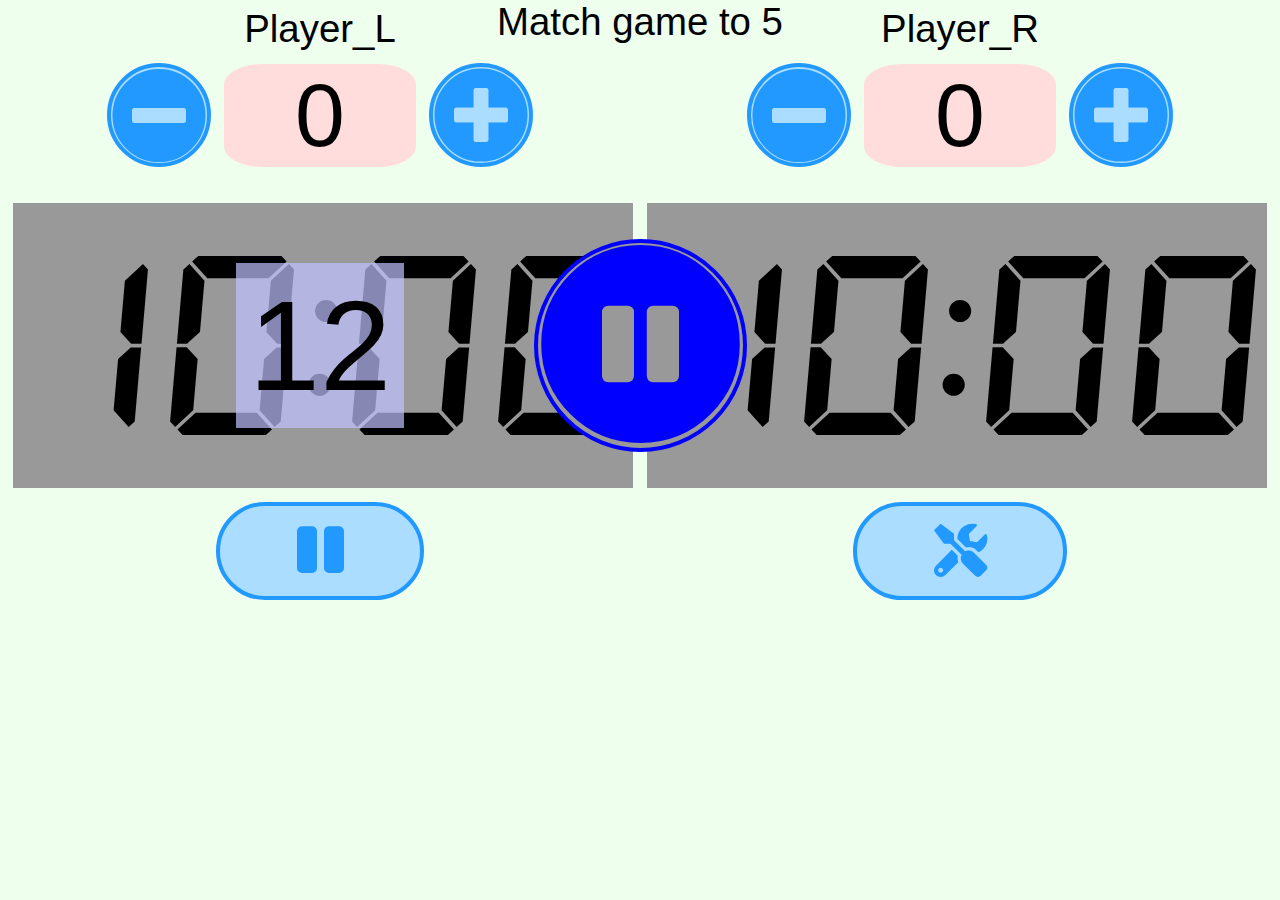
==== index.html @ 129dac0f "fix html tag warning" ====
<!DOCTYPE html>
<html>
<head>
  <meta charset="UTF-8">
  <meta name="apple-mobile-web-app-capable" content="yes">
  <meta name="apple-mobile-web-app-status-bar-style" content="black">
  <meta name="viewport" content="width=device-width,initial-scale=1.0,user-scalable=no">
  <meta name="description" content="Backgammon Clock and Score board App">
  <meta name="author" content="(C)hinacoppy 2018">
  <link rel="stylesheet" href="css/bgclock-fa.css">
  <link rel="stylesheet" href="css/fontawesome.all.min.css">
  <link rel="icon" href="./favicon.ico">
  <link rel="apple-touch-icon" href="./apple-touch-icon.png">
  <title>bgclock</title>
</head>
<body>

<!-- downloaded from https://soundeffect-lab.info/ -->
<audio id="tap1"   src="sounds/decision1.mp3" preload="auto"></audio>
<audio id="tap2"   src="sounds/decision1.mp3" preload="auto"></audio>
<audio id="pause"  src="sounds/decision7.mp3" preload="auto"></audio>
<audio id="buzzer" src="sounds/warning2.mp3"  preload="auto"></audio>

<div id="container" class="container_full">
 <div id="player1" class="infotext">Player_L</div>
 <div id="player2" class="infotext">Player_R</div>

 <div id="gamemode" class="infotext">Match game to 5</div>

 <div id="score1container" class="scorecontainer">
  <div id="score1dn" class="updownbtn btnenable"><i class="fas fa-minus-circle fa-6x"></i></div>
  <div id="score1" class="score">0</div>
  <div id="score1up" class="updownbtn btnenable"><i class="fas fa-plus-circle fa-6x"></i></div>
 </div>

 <div id="score2container" class="scorecontainer">
  <div id="score2dn" class="updownbtn btnenable"><i class="fas fa-minus-circle fa-6x"></i></div>
  <div id="score2" class="score">0</div>
  <div id="score2up" class="updownbtn btnenable"><i class="fas fa-plus-circle fa-6x"></i></div>
 </div>

 <div id="timer1" class="timer teban_pause">10:00</div>
 <div id="timer2" class="timer teban_pause">10:00</div>

 <div id="delay" class="delay">12</div>
 <div id="pauseinfo" class="pauseinfo"><i class="fas fa-pause-circle fa-8x"></i></div>

 <button id="pausebtn" class="oparationbtn btnenable"><i class="fas fa-pause fa-4x"></i></button>
 <button id="settingbtn" class="oparationbtn btnenable"><i class="fas fa-tools fa-4x"></i></button>
</div> <!-- div class="container" -->

<!-- 設定画面 -->
<div id="settingwindow" class="popupwindow">
<div class="popuptitle">### Backgammon Clock and Score board App Settings ###</div>
<table>
<tr><td>App mode:</td><td>
  <span id="appmode" class="segmented">
    <label><input type="radio" name="appmode" value="full" checked><span class="label">Full</span></label>
    <label><input type="radio" name="appmode" value="score"><span class="label">only Score</span></label>
    <label><input type="radio" name="appmode" value="clock"><span class="label">only Clock</span></label>
  </span>
</td></tr>
<tr><td>Player name:</td><td>(L)<input type="text" id="playername1" size="15" value="Player_L">
                       &emsp;(R)<input type="text" id="playername2" size="15" value="Player_R"></td></tr>
<tr><td>Match length:</td><td>
<select id="matchlength" name="matchlength">
<option value="0">0</option>
<option value="1">1</option>
<option value="2">2</option>
<option value="3">3</option>
<option value="5" selected>5</option>
<option value="7">7</option>
<option value="9">9</option>
<option value="11">11</option>
<option value="13">13</option>
<option value="15">15</option>
<option value="17">17</option>
<option value="19">19</option>
<option value="21">21</option>
<option value="23">23</option>
<option value="25">25</option>
</select>
(0 = Unlimited)
</td></tr>
<tr><td>Game time(min):</td><td>
<select id="allotedtimemin" name="allotedtimemin">
<option value="0">0</option>
<option value="2">2 (1pt 2min)</option>
<option value="4">4 (2pt 2min)</option>
<option value="6">6 (3pt 2min)</option>
<option value="10" selected>10 (5pt 2min)</option>
<option value="14">14 (7pt 2min)</option>
<option value="18">18 (9pt 2min)</option>
<option value="22">22 (11pt 2min)</option>
<option value="26">26 (13pt 2min)</option>
<option value="30">30 (15pt 2min)</option>
<option value="34">34 (17pt 2min)</option>
<option value="38">38 (19pt 2min)</option>
<option value="42">42 (21pt 2min)</option>
<option value="46">46 (23pt 2min)</option>
<option value="50">50 (25pt 2min)</option>
<option value="3">3 (1pt 2.5min)</option>
<option value="5">5 (2pt 2.5min)</option>
<option value="8">8 (3pt 2.5min)</option>
<option value="13">13 (5pt 2.5min)</option>
<option value="18">18 (7pt 2.5min)</option>
<option value="23">23 (9pt 2.5min)</option>
<option value="28">28 (11pt 2.5min)</option>
<option value="33">33 (13pt 2.5min)</option>
<option value="38">38 (15pt 2.5min)</option>
<option value="43">43 (17pt 2.5min)</option>
<option value="48">48 (19pt 2.5min)</option>
<option value="53">53 (21pt 2.5min)</option>
<option value="58">58 (23pt 2.5min)</option>
<option value="63">63 (25pt 2.5min)</option>
</select>
</td></tr>
<tr><td>Delay(sec):</td><td>
<select id="delaytime" name="delaytime">
<option value="0">0</option>
<option value="1">1</option>
<option value="2">2</option>
<option value="3">3</option>
<option value="4">4</option>
<option value="5">5</option>
<option value="6">6</option>
<option value="7">7</option>
<option value="8">8</option>
<option value="9">9</option>
<option value="10">10</option>
<option value="11">11</option>
<option value="12" selected>12</option>
<option value="13">13</option>
<option value="14">14</option>
<option value="15">15</option>
<option value="16">16</option>
<option value="17">17</option>
<option value="18">18</option>
<option value="19">19</option>
<option value="20">20</option>
</select>
</td></tr>
<tr><td>Sound:</td><td>
<label><input type="checkbox" name="sound" class="switch" checked>
       <i class="fas fa-toggle-off fa-3x slider"></i></label>
</td></tr>
<tr id="tr_vibration"><td>Vibration:</td><td>
<label><input type="checkbox" name="vibration" class="switch">
       <i class="fas fa-toggle-off fa-3x slider"></i></label>
</td></tr>
</table>

<button id="applybtn" class="oparationbtn btnenable"><i class="fas fa-check fa-4x"></i></button>
<button id="cancelbtn" class="oparationbtn btnenable"><i class="fas fa-times fa-4x"></i></button>
<a href="help.html" target="bgclockhelp"><button id="helpbtn" class="oparationbtn btnenable"><i class="fas fa-question fa-4x"></i></button></a>
</div>

<script src="js/jquery-3.4.1.min.js"></script>
<script src="js/bgclock.js"></script>
</body>
</html>
---- css/bgclock-fa.css ----
/* document outline ----------------------------------------- */
html{
  height: 100%;
}
body{
  margin: 0;
  padding: 0;
  min-height: 100%;
  height: 100%;
  background-color: #efe;
  font-family: 'Arial', 'Meiryo UI';
}
@font-face {
  /* https://www.keshikan.net/fonts.html */
  font-family: 'DSEG7-Classic';
  src: url(../webfonts/DSEG7Classic-BoldItalic.woff);
}
a {
  color: inherit;
  text-decoration: none;
}
/* Grid Layout settings ------------------------------------- */
/* 以下すべて相対サイズにし、レスポンシブ対応可能にしておく */
#container{
  display: grid; /* Grid Layout でコンテンツを配置 */
  grid-template-columns: 50% 50%;
  /*  grid-template-rows は App mode 毎に設定を変えるため、ここでは定義しない */
  grid-template-areas:
     'player1 player2'
     'score1container score2container'
     'timer1 timer2'
     'pausebtn settingbtn';
  align-items: center; /* 子アイテムはデフォで上下左右に中央揃え */
  justify-items: center;
}
#player1{
  grid-area: player1;
}
#player2{
  grid-area: player2;
}
#score1container{
  grid-area: score1container;
}
#score2container{
  grid-area: score2container;
}
#gamemode{
  grid-area: 1/1/3/3;
  align-self: start; /* 上揃え */
}
#timer1{
  grid-area: timer1;
  justify-self: left; /* 左寄せ */
}
#timer2{
  grid-area: timer2;
  justify-self: right; /* 右寄せ */
}
#delay{
  grid-area: timer1; /* 初期位置はtimer1に重ねる */
  pointer-events: none; /* タップイベントを無効化(下に透過) */
}
#pauseinfo{
  grid-area: 3/1/4/3;
}
#pausebtn{
  grid-area: pausebtn;
}
#settingbtn{
  grid-area: settingbtn;
}
/* grid definitions for App mode -------------------------- */
.container_full{
  grid-template-rows: 10% 20% 60% 10%;
}
.container_score{
  grid-template-rows: 10% 80% 0% 10%;
}
.container_clock{
  grid-template-rows: 10% 0% 80% 10%;
}
/* object decorations ------------------------------------- */
.infotext{
  font-size: 3vw;
  text-align: center;
}
.score{
  width: 15vw;
  font-size: 7vw;
  text-align: center;
  border-radius: 20%;
  margin: 0 1vw;
  background-color: #fdd;
}
.score_scoreonly{
  width: 30vw;
  font-size: 20vw;
}
.timer{
  font-family: 'DSEG7-Classic', 'Arial Black', 'Meiryo UI';
  margin: 2vh 1vw;
  padding: 5vh 0;
}
.delay{
  font-size: 10vw;
  background-color: rgba( 192, 192, 255, 0.7 );
  padding: 1vh 1vw;
  z-index: 2;
}
.updownbtn{
  border: 4px solid;
  border-radius: 10vw;
}
.oparationbtn{
  padding: 2vh 6vw;
  border: 4px solid;
  border-radius: 4vw;
  margin-top: 1vh;
}
.btnenable{
  background-color: #adf;
  border-color: #29f;
  color: #29f;
}
.btndisable{
  background-color: #ddd;
  border-color: #aaa;
  color: #aaa;
}
.teban{
  background-color: #ffa;
  font-size: 18vw;
  z-index: 1;
}
.noteban{
  background-color: #999;
  font-size: 10vw;
}
.teban_pause{
  background-color: #999;
  font-size: 14vw;
}
.lose{
  color: #f00;
}
.scorecontainer{
  display: flex;
  align-items: center;
}
.pauseinfo{
  font-size: 2vw;
  border: 4px solid;
  border-radius: 10vw;
  background-color: #999;
  color: #00f;
  z-index: 3;
}
/* settingwindow decorations ------------------------------------- */
#settingwindow{
  position: absolute;
  display: none;
  z-index: 5;
}
#settingwindow input,select{
  font-size: 100%;
}
.popupwindow{
  background-color: #dff;
  border: 3px solid #00f;
  padding: 2vh 4vw;
  font-size: 1.8vw;
}
.popuptitle{
  font-size: 2.2vw;
  color: #fff;
  background-color: #46f;
  padding: 2vh 2vw;
  margin-bottom: 2vh;
}
/* toggle switch ----------------------------------------- */
.switch  {
  display: none; /* 標準のチェックボックスを非表示に */
}
.slider:before {
  color: #999;
}
input:checked + .slider:before {
  color: #29f;
  content: "\f205"; /* fa-toggle-on */
}
/* Segmented Control ----------------------------------------- */
/* (参考) https://ginpen.com/2012/12/11/segmented-control/ */
.segmented {
    display: inline-block;
}
.segmented .label {
    background-color: #eee;
    border: 1px solid #aaa;
    color: #888;
    float: left;
    padding: 0.5em 1em;
    text-align: center;
    width: 12vw;
}
.segmented input {
    display: none;
}
.segmented input:checked + .label {
    background-color: #29f;
    color: #fff;
}
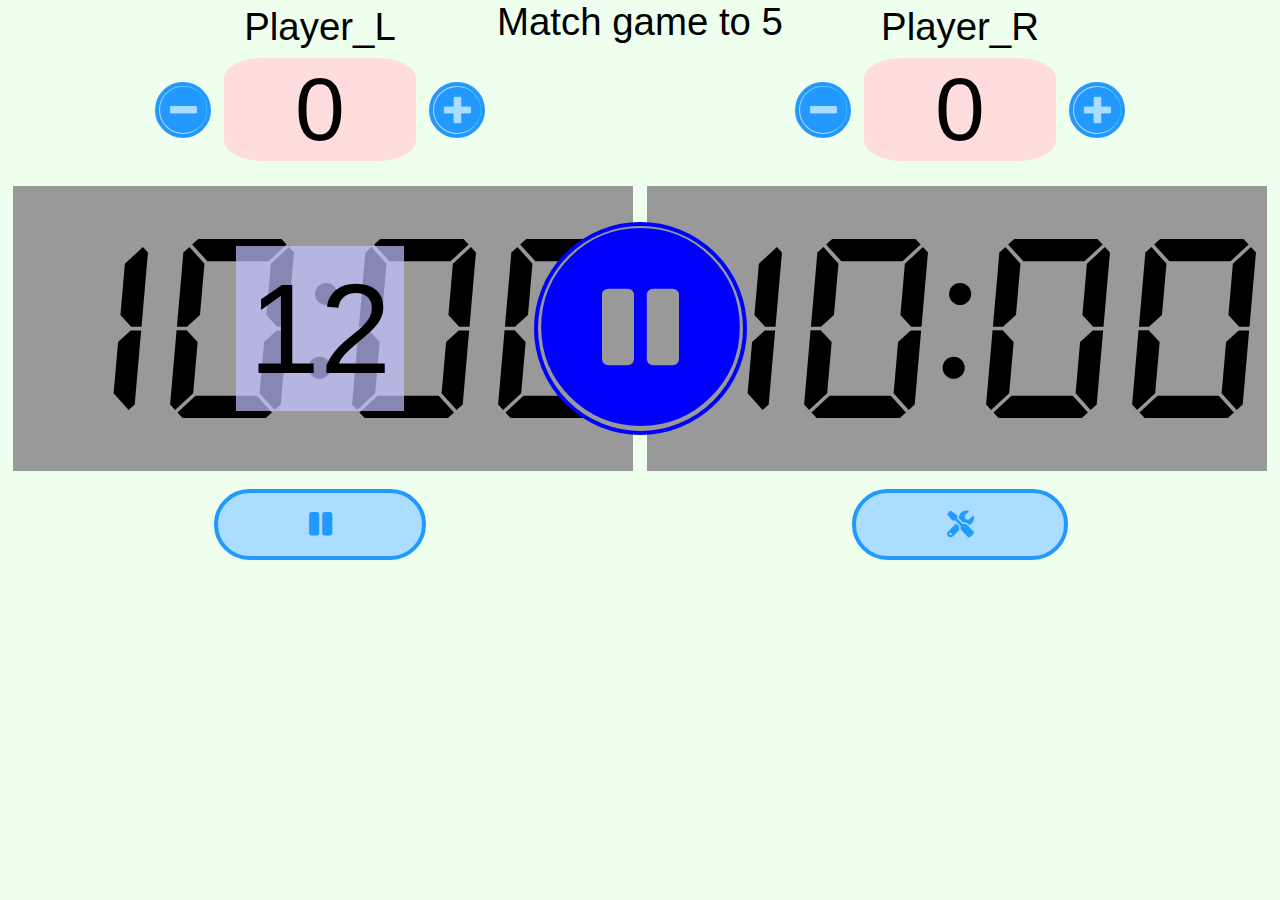
==== commit 59ebcec5: "adjust web font size" ====
--- a/index.html
+++ b/index.html
@@ -28,15 +28,15 @@
  <div id="gamemode" class="infotext">Match game to 5</div>
 
  <div id="score1container" class="scorecontainer">
-  <div id="score1dn" class="updownbtn btnenable"><i class="fas fa-minus-circle fa-6x"></i></div>
+  <div id="score1dn" class="updownbtn btnenable"><i class="fas fa-minus-circle fa-3x"></i></div>
   <div id="score1" class="score">0</div>
-  <div id="score1up" class="updownbtn btnenable"><i class="fas fa-plus-circle fa-6x"></i></div>
+  <div id="score1up" class="updownbtn btnenable"><i class="fas fa-plus-circle fa-3x"></i></div>
  </div>
 
  <div id="score2container" class="scorecontainer">
-  <div id="score2dn" class="updownbtn btnenable"><i class="fas fa-minus-circle fa-6x"></i></div>
+  <div id="score2dn" class="updownbtn btnenable"><i class="fas fa-minus-circle fa-3x"></i></div>
   <div id="score2" class="score">0</div>
-  <div id="score2up" class="updownbtn btnenable"><i class="fas fa-plus-circle fa-6x"></i></div>
+  <div id="score2up" class="updownbtn btnenable"><i class="fas fa-plus-circle fa-3x"></i></div>
  </div>
 
  <div id="timer1" class="timer teban_pause">10:00</div>
@@ -45,8 +45,8 @@
  <div id="delay" class="delay">12</div>
  <div id="pauseinfo" class="pauseinfo"><i class="fas fa-pause-circle fa-8x"></i></div>
 
- <button id="pausebtn" class="oparationbtn btnenable"><i class="fas fa-pause fa-4x"></i></button>
- <button id="settingbtn" class="oparationbtn btnenable"><i class="fas fa-tools fa-4x"></i></button>
+ <button id="pausebtn" class="oparationbtn btnenable">&emsp;<i class="fas fa-pause fa-2x"></i>&emsp;</button>
+ <button id="settingbtn" class="oparationbtn btnenable">&emsp;<i class="fas fa-tools fa-2x"></i>&emsp;</button>
 </div> <!-- div class="container" -->
 
 <!-- 設定画面 -->
@@ -150,9 +150,9 @@
 </td></tr>
 </table>
 
-<button id="applybtn" class="oparationbtn btnenable"><i class="fas fa-check fa-4x"></i></button>
-<button id="cancelbtn" class="oparationbtn btnenable"><i class="fas fa-times fa-4x"></i></button>
-<a href="help.html" target="bgclockhelp"><button id="helpbtn" class="oparationbtn btnenable"><i class="fas fa-question fa-4x"></i></button></a>
+<button id="applybtn" class="oparationbtn btnenable">&emsp;<i class="fas fa-check fa-2x"></i>&emsp;</button>&emsp;
+<button id="cancelbtn" class="oparationbtn btnenable">&emsp;<i class="fas fa-times fa-2x"></i>&emsp;</button>&emsp;
+<a href="help.html" target="bgclockhelp"><button id="helpbtn" class="oparationbtn btnenable">&emsp;<i class="fas fa-question fa-2x"></i>&emsp;</button></a>
 </div>
 
 <script src="js/jquery-3.4.1.min.js"></script>
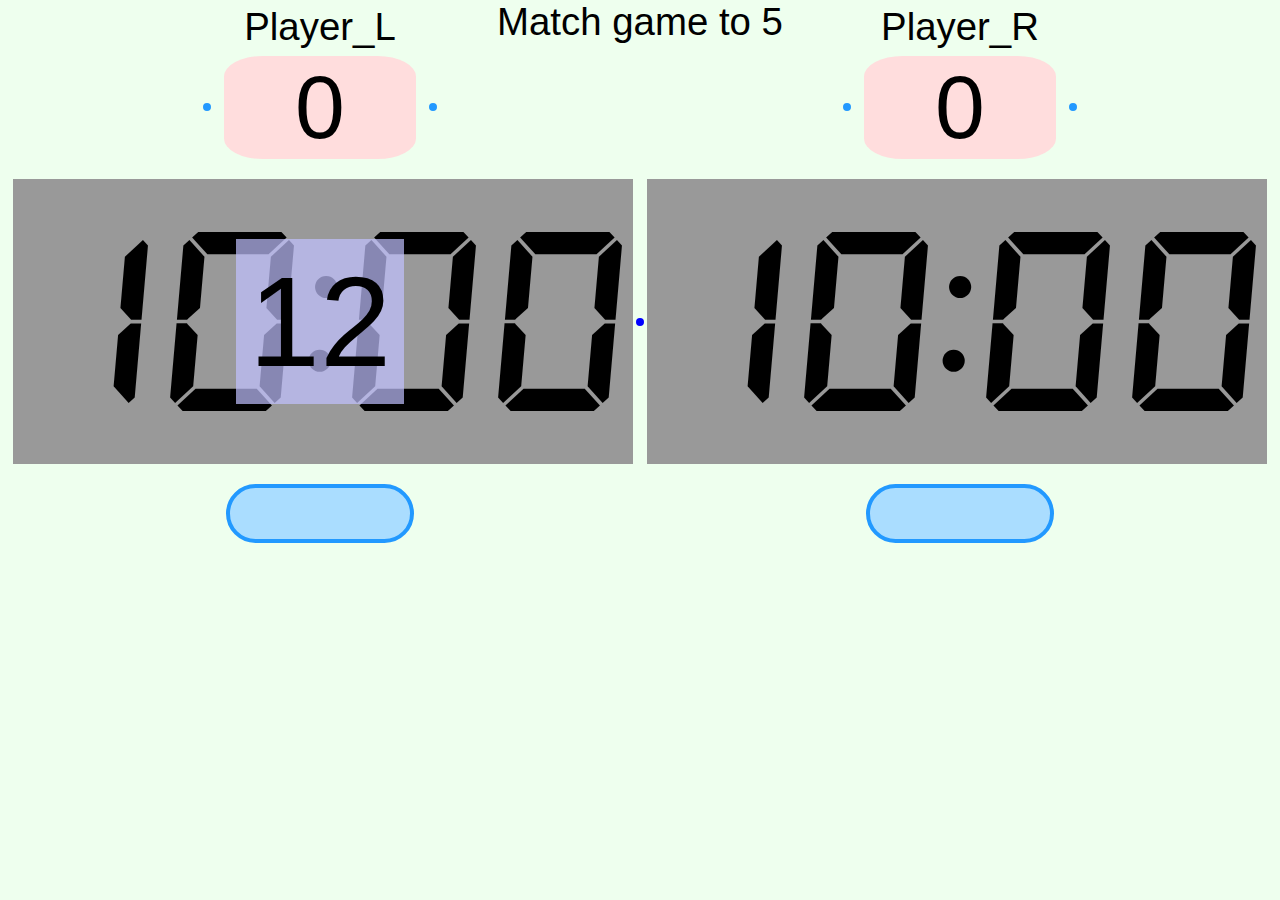
==== commit 09bdeb5c: "use global library for jqery and fontawesome" ====
--- a/index.html
+++ b/index.html
@@ -7,10 +7,11 @@
   <meta name="viewport" content="width=device-width,initial-scale=1.0,user-scalable=no">
   <meta name="description" content="Backgammon Clock and Score board App">
   <meta name="author" content="(C)hinacoppy 2018">
+  <link rel="manifest" href="manifest.json">
   <link rel="stylesheet" href="css/bgclock-fa.css">
-  <link rel="stylesheet" href="css/fontawesome.all.min.css">
-  <link rel="icon" href="./favicon.ico">
-  <link rel="apple-touch-icon" href="./apple-touch-icon.png">
+  <link rel="stylesheet" href="/css/fontawesome.all.min.css">
+  <link rel="icon" href="icon/favicon.ico">
+  <link rel="apple-touch-icon" href="icon/apple-touch-icon.png">
   <title>bgclock</title>
 </head>
 <body>
@@ -155,7 +156,8 @@
 <a href="help.html" target="bgclockhelp"><button id="helpbtn" class="oparationbtn btnenable">&emsp;<i class="fas fa-question fa-2x"></i>&emsp;</button></a>
 </div>
 
-<script src="js/jquery-3.4.1.min.js"></script>
+<script src="/js/jquery-3.6.0.min.js"></script>
 <script src="js/bgclock.js"></script>
+<script src="/js/start-serviceWorker.js"></script>
 </body>
 </html>
--- a/css/bgclock-fa.css
+++ b/css/bgclock-fa.css
@@ -1,6 +1,11 @@
 /* document outline ----------------------------------------- */
+*{
+  user-select:none; /* タップ、ドラッグで文字選択しないように */
+}
 html{
-  height: 100%;
+  height:100%;
+  overflow:hidden;
+  overscroll-behavior:none; /* バウンススクロールを抑止(only for Android) */
 }
 body{
   margin: 0;
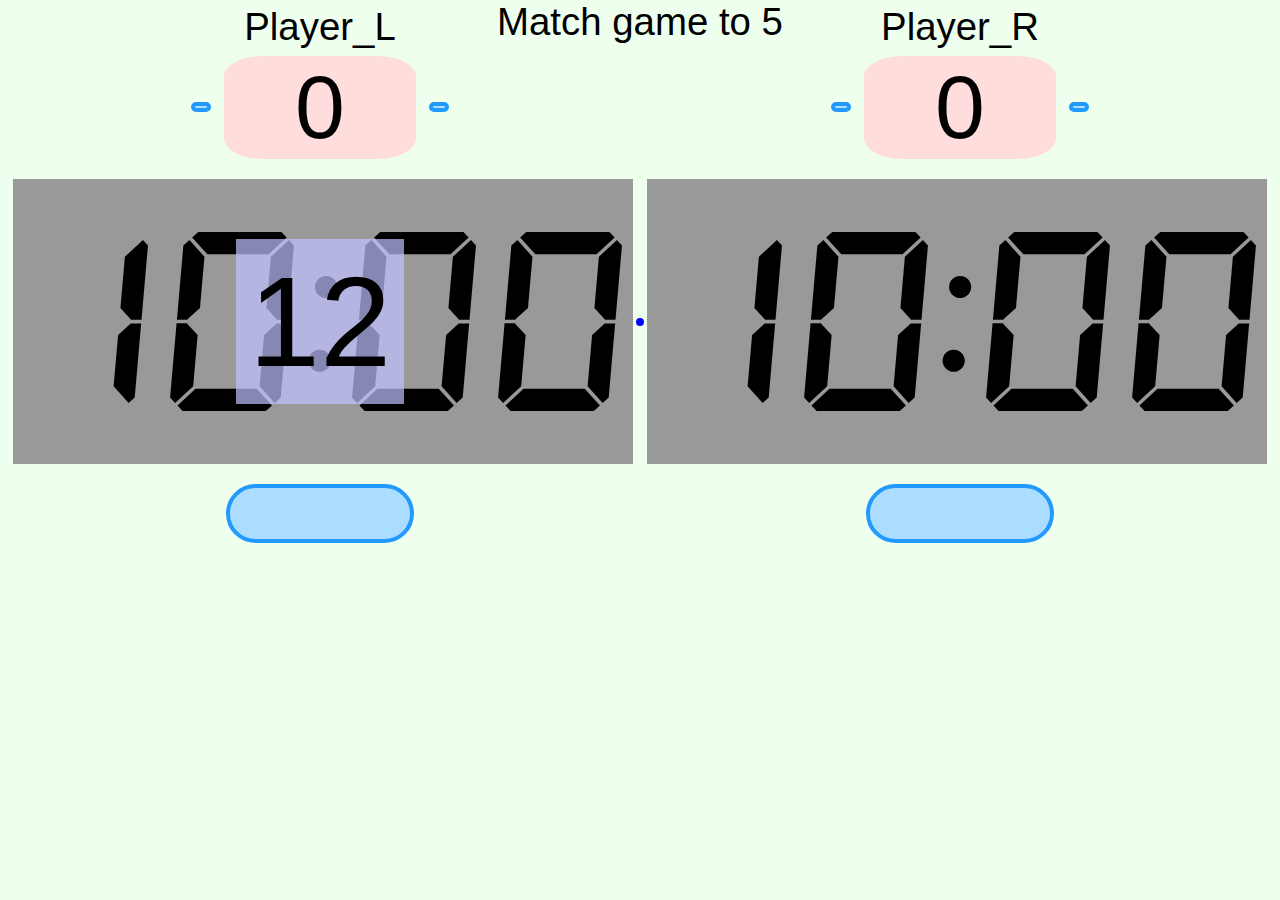
==== commit 6e5287f8: "Update index.html" ====
--- a/index.html
+++ b/index.html
@@ -6,7 +6,7 @@
   <meta name="apple-mobile-web-app-status-bar-style" content="black">
   <meta name="viewport" content="width=device-width,initial-scale=1.0,user-scalable=no">
   <meta name="description" content="Backgammon Clock and Score board App">
-  <meta name="author" content="(C)hinacoppy 2018">
+  <meta name="author" content="(C)hinacoppy 2018 - 2021">
   <link rel="manifest" href="manifest.json">
   <link rel="stylesheet" href="css/bgclock-fa.css">
   <link rel="stylesheet" href="/css/fontawesome.all.min.css">
@@ -17,27 +17,26 @@
 <body>
 
 <!-- downloaded from https://soundeffect-lab.info/ -->
-<audio id="tap1"   src="sounds/decision1.mp3" preload="auto"></audio>
-<audio id="tap2"   src="sounds/decision1.mp3" preload="auto"></audio>
+<audio id="tap"    src="sounds/decision1.mp3" preload="auto"></audio>
 <audio id="pause"  src="sounds/decision7.mp3" preload="auto"></audio>
 <audio id="buzzer" src="sounds/warning2.mp3"  preload="auto"></audio>
 
-<div id="container" class="container_full">
+<section id="container" class="container_full">
  <div id="player1" class="infotext">Player_L</div>
  <div id="player2" class="infotext">Player_R</div>
 
  <div id="gamemode" class="infotext">Match game to 5</div>
 
  <div id="score1container" class="scorecontainer">
-  <div id="score1dn" class="updownbtn btnenable"><i class="fas fa-minus-circle fa-3x"></i></div>
+  <button id="score1dn" class="updownbtn btnenable"><i class="fas fa-minus-circle fa-3x"></i></button>
   <div id="score1" class="score">0</div>
-  <div id="score1up" class="updownbtn btnenable"><i class="fas fa-plus-circle fa-3x"></i></div>
+  <button id="score1up" class="updownbtn btnenable"><i class="fas fa-plus-circle fa-3x"></i></button>
  </div>
 
  <div id="score2container" class="scorecontainer">
-  <div id="score2dn" class="updownbtn btnenable"><i class="fas fa-minus-circle fa-3x"></i></div>
+  <button id="score2dn" class="updownbtn btnenable"><i class="fas fa-minus-circle fa-3x"></i></button>
   <div id="score2" class="score">0</div>
-  <div id="score2up" class="updownbtn btnenable"><i class="fas fa-plus-circle fa-3x"></i></div>
+  <button id="score2up" class="updownbtn btnenable"><i class="fas fa-plus-circle fa-3x"></i></button>
  </div>
 
  <div id="timer1" class="timer teban_pause">10:00</div>
@@ -48,10 +47,10 @@
 
  <button id="pausebtn" class="oparationbtn btnenable">&emsp;<i class="fas fa-pause fa-2x"></i>&emsp;</button>
  <button id="settingbtn" class="oparationbtn btnenable">&emsp;<i class="fas fa-tools fa-2x"></i>&emsp;</button>
-</div> <!-- div class="container" -->
+</section>
 
 <!-- 設定画面 -->
-<div id="settingwindow" class="popupwindow">
+<aside id="settingwindow" class="popupwindow">
 <div class="popuptitle">### Backgammon Clock and Score board App Settings ###</div>
 <table>
 <tr><td>App mode:</td><td>
@@ -61,8 +60,9 @@
     <label><input type="radio" name="appmode" value="clock"><span class="label">only Clock</span></label>
   </span>
 </td></tr>
-<tr><td>Player name:</td><td>(L)<input type="text" id="playername1" size="15" value="Player_L">
-                       &emsp;(R)<input type="text" id="playername2" size="15" value="Player_R"></td></tr>
+<tr><td>Player name:</td><td>(L) <input type="text" id="playername1" size="12" value="Player_L">
+                       &emsp;(R) <input type="text" id="playername2" size="12" value="Player_R">
+</td></tr>
 <tr><td>Match length:</td><td>
 <select id="matchlength" name="matchlength">
 <option value="0">0</option>
@@ -81,65 +81,25 @@
 <option value="23">23</option>
 <option value="25">25</option>
 </select>
-(0 = Unlimited)
+&nbsp; (0 = Unlimited)
 </td></tr>
-<tr><td>Game time(min):</td><td>
+<tr><td>Clock time:</td><td>
+<span id="allotedtime">10</span> min. &nbsp; = &nbsp; Pt &nbsp; x &nbsp;
 <select id="allotedtimemin" name="allotedtimemin">
-<option value="0">0</option>
-<option value="2">2 (1pt 2min)</option>
-<option value="4">4 (2pt 2min)</option>
-<option value="6">6 (3pt 2min)</option>
-<option value="10" selected>10 (5pt 2min)</option>
-<option value="14">14 (7pt 2min)</option>
-<option value="18">18 (9pt 2min)</option>
-<option value="22">22 (11pt 2min)</option>
-<option value="26">26 (13pt 2min)</option>
-<option value="30">30 (15pt 2min)</option>
-<option value="34">34 (17pt 2min)</option>
-<option value="38">38 (19pt 2min)</option>
-<option value="42">42 (21pt 2min)</option>
-<option value="46">46 (23pt 2min)</option>
-<option value="50">50 (25pt 2min)</option>
-<option value="3">3 (1pt 2.5min)</option>
-<option value="5">5 (2pt 2.5min)</option>
-<option value="8">8 (3pt 2.5min)</option>
-<option value="13">13 (5pt 2.5min)</option>
-<option value="18">18 (7pt 2.5min)</option>
-<option value="23">23 (9pt 2.5min)</option>
-<option value="28">28 (11pt 2.5min)</option>
-<option value="33">33 (13pt 2.5min)</option>
-<option value="38">38 (15pt 2.5min)</option>
-<option value="43">43 (17pt 2.5min)</option>
-<option value="48">48 (19pt 2.5min)</option>
-<option value="53">53 (21pt 2.5min)</option>
-<option value="58">58 (23pt 2.5min)</option>
-<option value="63">63 (25pt 2.5min)</option>
+<option value="1">1</option>
+<option value="2" selected>2</option>
+<option value="2.5">2.5</option>
 </select>
-</td></tr>
-<tr><td>Delay(sec):</td><td>
+&nbsp; min. &emsp;&emsp;
+Delay: &nbsp;
 <select id="delaytime" name="delaytime">
 <option value="0">0</option>
-<option value="1">1</option>
-<option value="2">2</option>
-<option value="3">3</option>
-<option value="4">4</option>
 <option value="5">5</option>
-<option value="6">6</option>
-<option value="7">7</option>
-<option value="8">8</option>
-<option value="9">9</option>
 <option value="10">10</option>
-<option value="11">11</option>
 <option value="12" selected>12</option>
-<option value="13">13</option>
-<option value="14">14</option>
-<option value="15">15</option>
-<option value="16">16</option>
-<option value="17">17</option>
-<option value="18">18</option>
-<option value="19">19</option>
 <option value="20">20</option>
 </select>
+&nbsp; sec.
 </td></tr>
 <tr><td>Sound:</td><td>
 <label><input type="checkbox" name="sound" class="switch" checked>
@@ -154,7 +114,7 @@
 <button id="applybtn" class="oparationbtn btnenable">&emsp;<i class="fas fa-check fa-2x"></i>&emsp;</button>&emsp;
 <button id="cancelbtn" class="oparationbtn btnenable">&emsp;<i class="fas fa-times fa-2x"></i>&emsp;</button>&emsp;
 <a href="help.html" target="bgclockhelp"><button id="helpbtn" class="oparationbtn btnenable">&emsp;<i class="fas fa-question fa-2x"></i>&emsp;</button></a>
-</div>
+</aside>
 
 <script src="/js/jquery-3.6.0.min.js"></script>
 <script src="js/bgclock.js"></script>
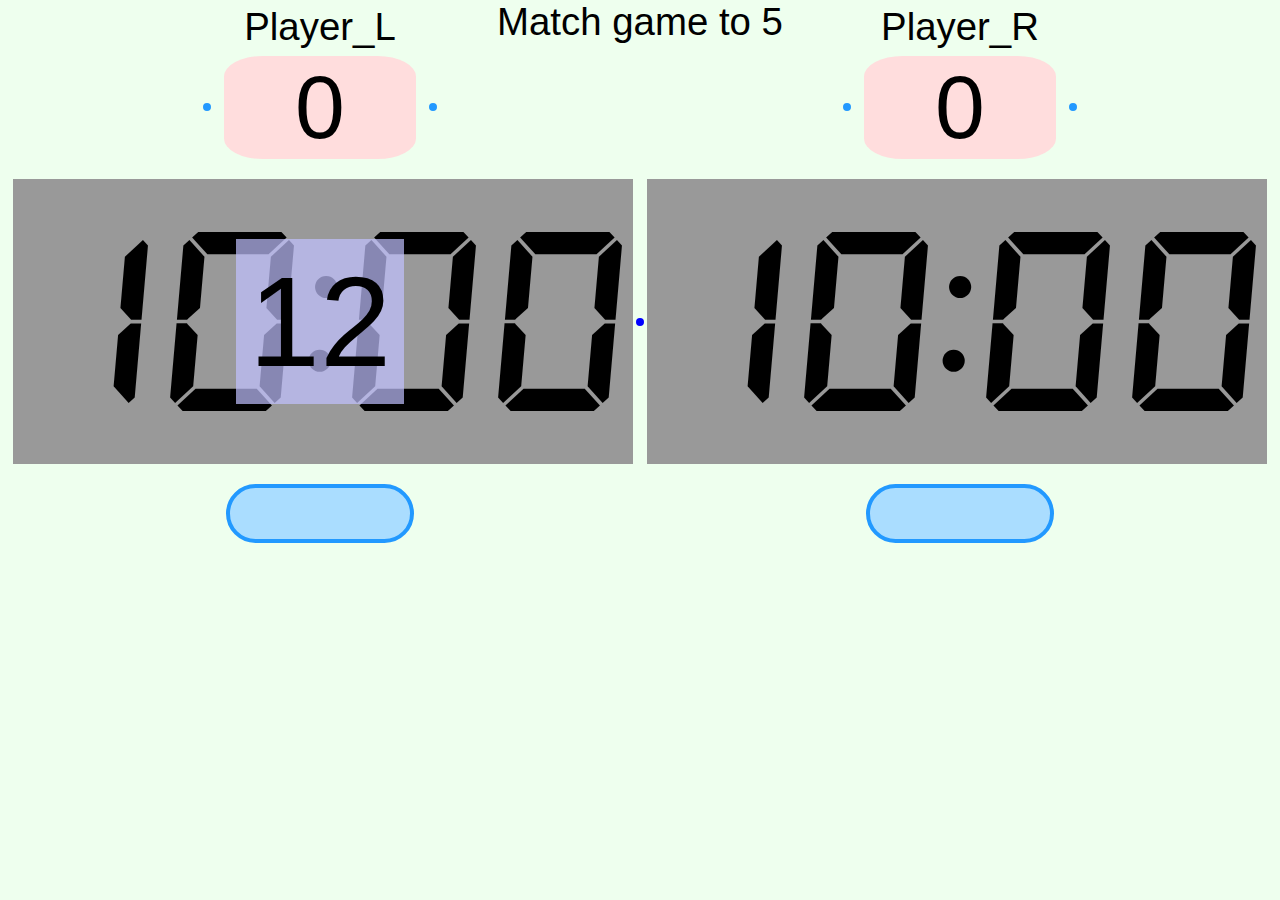
==== commit 9940f81b: "change fontawesome css to js" ====
--- a/index.html
+++ b/index.html
@@ -9,7 +9,6 @@
   <meta name="author" content="(C)hinacoppy 2018 - 2021">
   <link rel="manifest" href="manifest.json">
   <link rel="stylesheet" href="css/bgclock-fa.css">
-  <link rel="stylesheet" href="/css/fontawesome.all.min.css">
   <link rel="icon" href="icon/favicon.ico">
   <link rel="apple-touch-icon" href="icon/apple-touch-icon.png">
   <title>bgclock</title>
@@ -65,7 +64,7 @@
 </td></tr>
 <tr><td>Match length:</td><td>
 <select id="matchlength" name="matchlength">
-<option value="0">0</option>
+<option value="0">$</option>
 <option value="1">1</option>
 <option value="2">2</option>
 <option value="3">3</option>
@@ -81,7 +80,7 @@
 <option value="23">23</option>
 <option value="25">25</option>
 </select>
-&nbsp; (0 = Unlimited)
+&nbsp; ($ = Unlimited)
 </td></tr>
 <tr><td>Clock time:</td><td>
 <span id="allotedtime">10</span> min. &nbsp; = &nbsp; Pt &nbsp; x &nbsp;
@@ -102,12 +101,12 @@
 &nbsp; sec.
 </td></tr>
 <tr><td>Sound:</td><td>
-<label><input type="checkbox" name="sound" class="switch" checked>
-       <i class="fas fa-toggle-off fa-3x slider"></i></label>
+<input type="checkbox" id="sound" name="sound" class="switch" checked>
+<label for="sound" class="togglelabel"> &nbsp; </label>
 </td></tr>
 <tr id="tr_vibration"><td>Vibration:</td><td>
-<label><input type="checkbox" name="vibration" class="switch">
-       <i class="fas fa-toggle-off fa-3x slider"></i></label>
+<input type="checkbox" id="vibration" name="vibration" class="switch">
+<label for="vibration" class="togglelabel"> &nbsp; </label>
 </td></tr>
 </table>
 
@@ -116,6 +115,7 @@
 <a href="help.html" target="bgclockhelp"><button id="helpbtn" class="oparationbtn btnenable">&emsp;<i class="fas fa-question fa-2x"></i>&emsp;</button></a>
 </aside>
 
+<script src="/js/fontawesome-all.min.js" defer></script>
 <script src="/js/jquery-3.6.0.min.js"></script>
 <script src="js/bgclock.js"></script>
 <script src="/js/start-serviceWorker.js"></script>
--- a/css/bgclock-fa.css
+++ b/css/bgclock-fa.css
@@ -15,14 +15,17 @@
   background-color: #efe;
   font-family: 'Arial', 'Meiryo UI';
 }
-@font-face {
+@font-face{
   /* https://www.keshikan.net/fonts.html */
   font-family: 'DSEG7-Classic';
   src: url(../webfonts/DSEG7Classic-BoldItalic.woff);
 }
-a {
+a{
   color: inherit;
   text-decoration: none;
+}
+button{
+  padding: 0;
 }
 /* Grid Layout settings ------------------------------------- */
 /* 以下すべて相対サイズにし、レスポンシブ対応可能にしておく */
@@ -187,12 +190,35 @@
 .switch  {
   display: none; /* 標準のチェックボックスを非表示に */
 }
-.slider:before {
-  color: #999;
-}
-input:checked + .slider:before {
-  color: #29f;
-  content: "\f205"; /* fa-toggle-on */
+.togglelabel {
+  display:inline-block;
+  width:auto;
+  position:relative;
+  padding:15px 30px 15px 62px;
+  border:3px solid #fff;
+  border-radius:100px;
+  color:#fff;
+  background-color:#999;
+  white-space:nowrap;
+  transition:background-color .2s, box-shadow .2s;
+}
+.togglelabel::before {
+  content:'';
+  display:block;
+  position:absolute;
+  top:10px;
+  bottom:10px;
+  left:10px;
+  width:32px;
+  border:3px solid #fff;
+  border-radius:100px;
+  transition:background-color .2s;
+}
+.switch:checked + label {
+  background-color:#29f;
+}
+.switch:checked + label::before {
+  background-color:#fff;
 }
 /* Segmented Control ----------------------------------------- */
 /* (参考) https://ginpen.com/2012/12/11/segmented-control/ */
